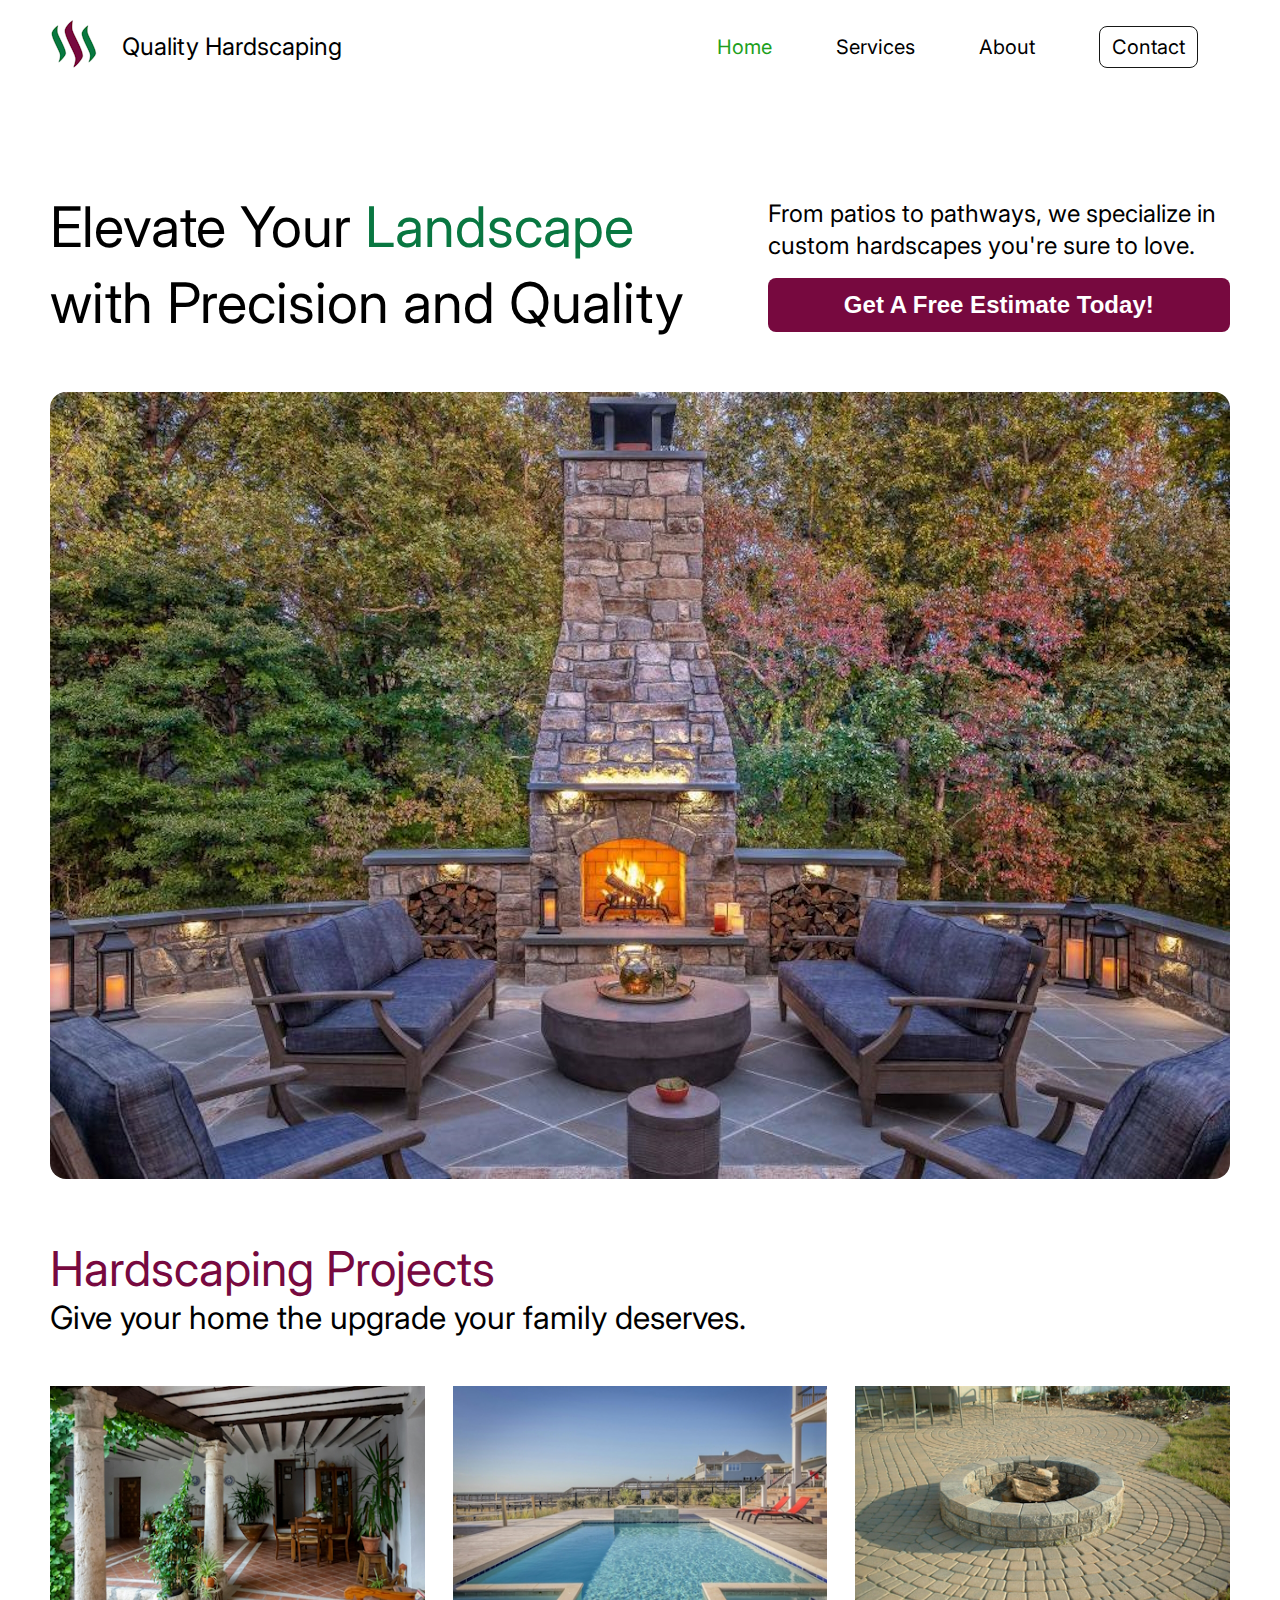
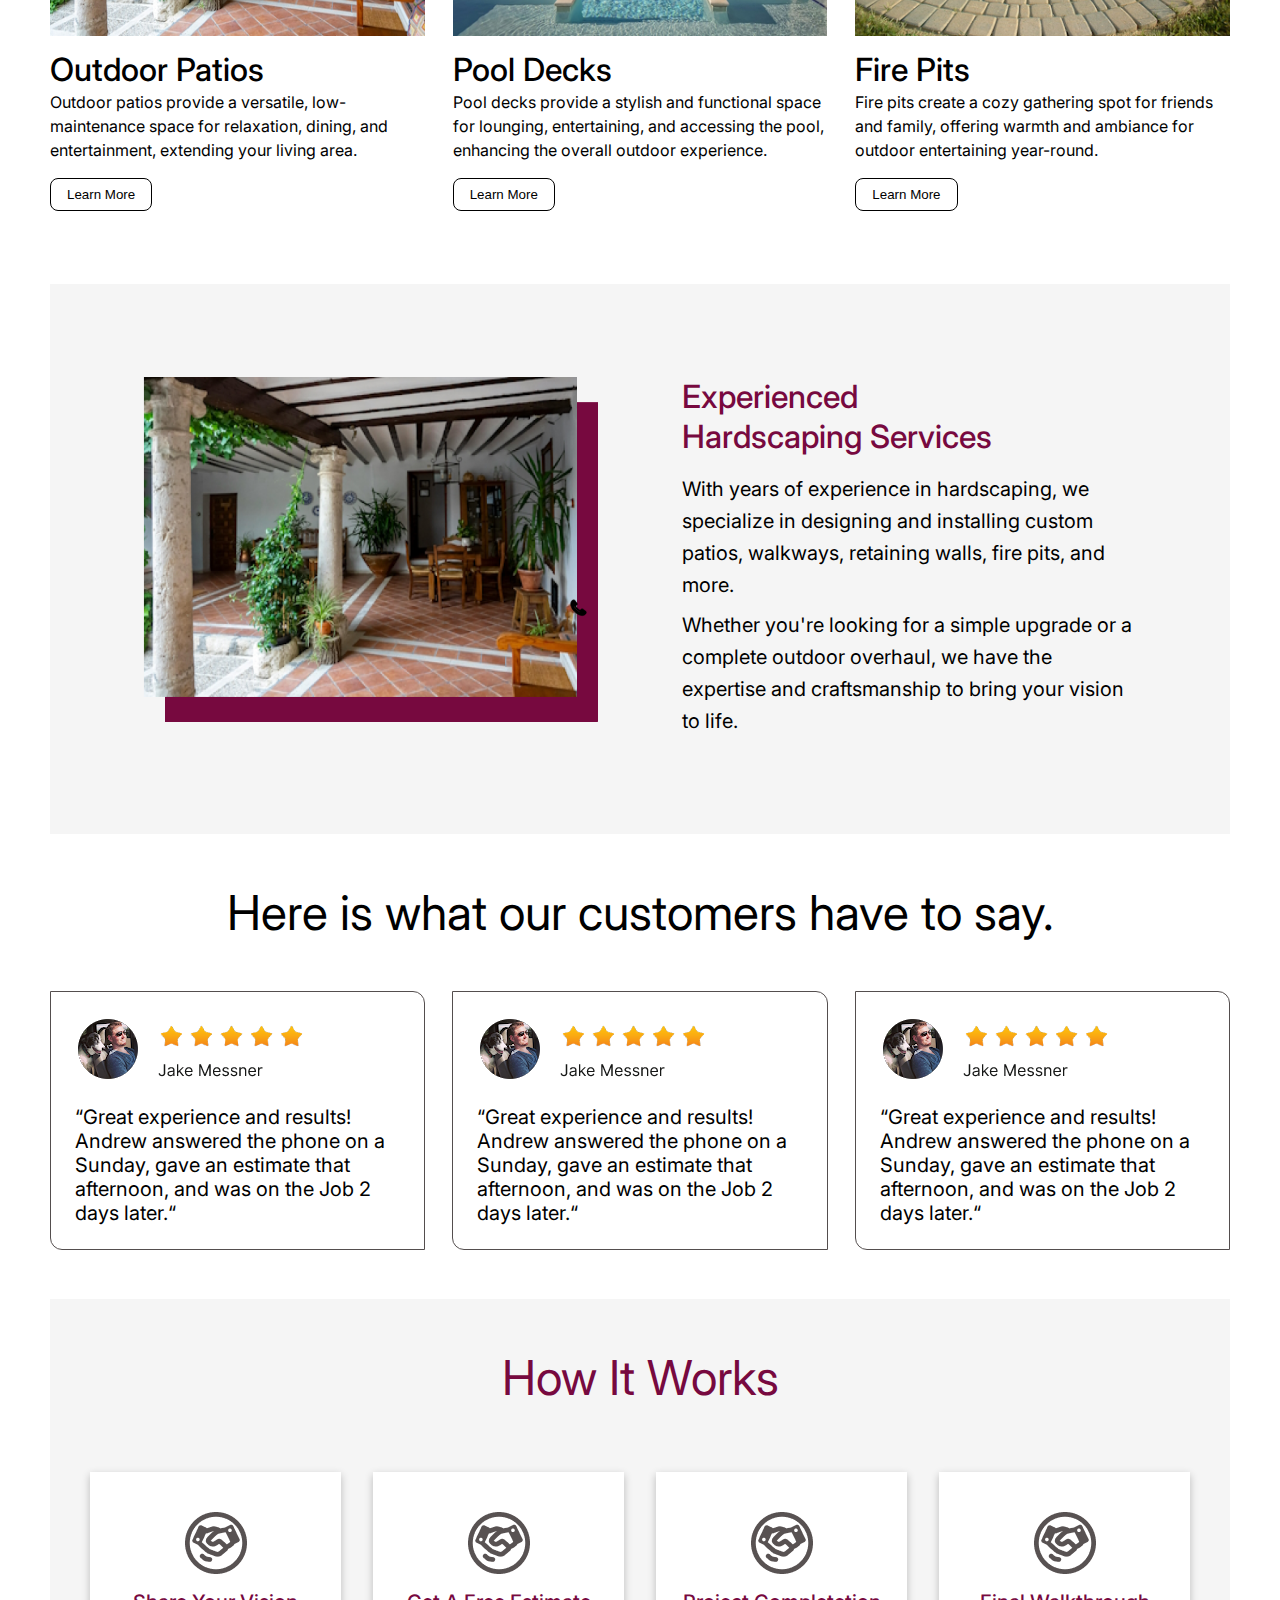
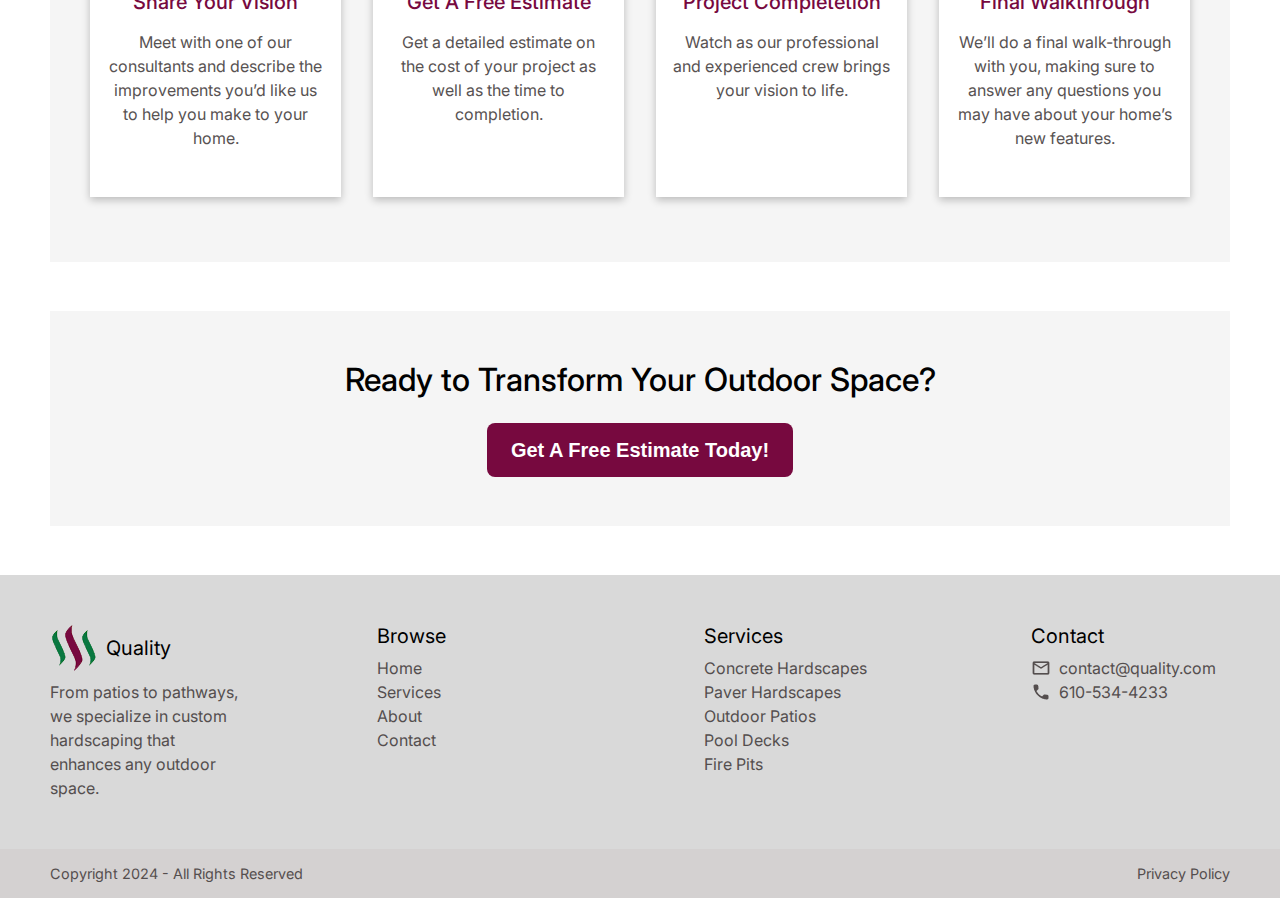
==== index.html @ e91448e6 "Initial Upload" ====
<!DOCTYPE html>
<html lang="en">
<head>
    <meta charset="UTF-8">
    <meta name="viewport" content="width=device-width, initial-scale=1.0">
    <title>Quality Hardscaping</title>
    <link rel="stylesheet" href="styles.css">
</head>
<body>
    <div class="container">
        <header class="main-header">
            <nav class="top-nav">
                <div class="logo">
                    <ul class="navigation">
                      <li><a href=""><img src="img/q-logo-48.png" alt="Logo"></a></li>
                      <li><a class="logo-text" href="">Quality Hardscaping</a></li>
                    </ul>
                  </div>
                  <div class="desk-nav">
                    <ul class="desk-style">
                      <li><a class="active" href="">Home</a></li>
                      <li><a href="">Services</a></li>
                      <li><a href="">About</a></li>
                      <li><a class="contact-nav-button" href="">Contact</a></li>
                    </ul>
                  </div>
                      <div class="mobile-nav">
                    <button class="hamburger" onclick="toggleMenu()">☰</button>
                    <ul class="hide">
                      <li onclick=hideSideBar()><a href="">X</a></li>
                      <li><a class="active" href="">Home</a></li>
                      <li><a href="">Services</a></li>
                      <li><a href="">About</a></li>
                      <li><a href="">Contact</a></li>
                    </ul>
                  </div>
                   </nav>
        </header>
    <section class="above-fold">
        <div class="left-above">
            <h1>Elevate Your <span class="dark-green">Landscape</span> with Precision and Quality</h1>
        </div>
        <div class="right-above">
            <p>From patios to pathways, we specialize in custom hardscapes you're sure to love.</p>
            <button class="get-estimate">Get A Free Estimate Today!</button>
        </div>
    </section>
    <section class="hero">
        <img src="img/quality-hero-two.jpg" alt="A photo of an outdoor patio with an outdoor fireplace">
    </section>
    <section class="mini-services-heading">
        <h2>Hardscaping Projects</h2>
        <p>Give your home the upgrade your family deserves.</p>
    </section>
    <section class="mini-services-section">
        <div class="mini-service-box-one">
            <img src="img/back-patio-400.jpg" alt="Photo of an outdoor patio.">
            <h3>Outdoor Patios</h3>
            <p>Outdoor patios provide a versatile, low-maintenance space for relaxation, dining, and entertainment, extending your living area.</p>
            <button class="mini-service-button">Learn More</button>
        </div>
        <div class="mini-service-box-two">
            <img src="img/pool-400.jpg" alt="Photo of an outdoor pool deck.">
            <h3>Pool Decks</h3>
            <p>Pool decks provide a stylish and functional space for lounging, entertaining, and accessing the pool, enhancing the overall outdoor experience.</p>
            <button class="mini-service-button">Learn More</button>
        </div>
        <div class="mini-service-box-three">
            <img src="img/fire-pit-400.png" alt="Photo of an outdoor fire pit.">
            <h3>Fire Pits</h3>
            <p>Fire pits create a cozy gathering spot for friends and family, offering warmth and ambiance for outdoor entertaining year-round.</p>
            <button class="mini-service-button">Learn More</button>
        </div>
    </section>
    <section class="mini-about-section">
        <div class="mini-about-left">
            <img src="img/mini-about-image.png" alt="Photo of an outdoor patio.">
        </div>
        <div class="mini-about-right">
            <h2>Experienced <br>Hardscaping Services</h2>
            <p>With years of experience in hardscaping, we specialize in designing and installing custom patios, walkways, retaining walls, fire pits, and more.</p>
            <p>Whether you're looking for a simple upgrade or a complete outdoor overhaul, we have the expertise and craftsmanship to bring your vision to life.</p>
        </div>
    </section>
    <section class="mini-social-proof-header">
        <h2>Here is what our customers have to say.</h2>
    </section>
    <section class="mini-social-proof-section">
        <div class="social-proof-box-one">
            <img src="img/review-profile.png" alt="Image of five stars and a profile picture of a customer.">
            <p>“Great experience and results! Andrew answered the phone on a Sunday, gave an estimate that afternoon, and was on the Job 2 days later.“</p>
        </div>
        <div class="social-proof-box-two">
            <img src="img/review-profile.png" alt="Image of five stars and a profile picture of a customer.">
            <p>“Great experience and results! Andrew answered the phone on a Sunday, gave an estimate that afternoon, and was on the Job 2 days later.“</p>
        </div>
        <div class="social-proof-box-three">
            <img src="img/review-profile.png" alt="Image of five stars and a profile picture of a customer.">
            <p>“Great experience and results! Andrew answered the phone on a Sunday, gave an estimate that afternoon, and was on the Job 2 days later.“</p>
        </div>
    </section>
    <section class="mini-details-header">
        <h2>How It Works</h2>
    </section>
    <section class="mini-details-section">
        <div class="mini-details-box-one">
            <img src="img/pepicons-pop_handshake-circle.png">
            <h3>Share Your Vision</h3>
            <p>Meet with one of our consultants and describe the improvements you’d like us to help you make to your home.</p>
        </div>
        <div class="mini-details-box-two">
            <img src="img/pepicons-pop_handshake-circle.png">
            <h3>Get A Free Estimate</h3>
            <p>Get a detailed estimate on the cost of your project as well as the time to completion.</p>
        </div>
        <div class="mini-details-box-three">
            <img src="img/pepicons-pop_handshake-circle.png">
            <h3>Project Completetion</h3>
            <p>Watch as our professional and experienced crew brings your vision to life.</p>
        </div>
        <div class="mini-details-box-four">
            <img src="img/pepicons-pop_handshake-circle.png">
            <h3>Final Walkthrough</h3>
            <p>We’ll do a final walk-through with you, making sure to answer any questions you may have about your home’s new features.</p>
        </div>
    </section>
    <section class="cta-section">
        <h2>Ready to Transform Your Outdoor Space?</h2>
        <button class="cta-button">Get A Free Estimate Today!</button>
    </section>
</div>
    <footer class="main-footer">
        <section class="primary-footer-section">
            <div class="footer-box-one">
                <h2><img src="img/q-logo-footer-48.png" alt="quality hardscaping logo"> Quality</h2>
                <p>From patios to pathways, we specialize in custom hardscaping that enhances any outdoor space.</p>
            </div>
            <div class="footer-box-two">
                <h2>Browse</h2>
                <ul>
                    <li><a href="#">Home</a></li>
                    <li><a href="#">Services</a></li>
                    <li><a href="#">About</a></li>
                    <li><a href="#">Contact</a></li>
                </ul>
            </div>
            <div class="footer-box-three">
                <h2>Services</h2>
                <ul>
                    <li><a href="#">Concrete Hardscapes</a></li>
                    <li><a href="#">Paver Hardscapes</a></li>
                    <li><a href="#">Outdoor Patios</a></li>
                    <li><a href="#">Pool Decks</a></li>
                    <li><a href="#">Fire Pits</a></li>
                </ul>
            </div>
            <div class="footer-box-four">
                <h2>Contact</h2>
                <ul>
                    <li><img src="img/ic_outline-email.png"><a href="#">contact@quality.com</a></li>
                    <li><img src="img/ic_round-phone.png"><a href="#">610-534-4233</a></li>
            </div>
        </section>
    </footer>
    <div class="footer-copyright-container">
        <div class="footer-copyright-section">
            <div class="footer-copy-box-one">
                <p>Copyright 2024 - All Rights Reserved</p>
            </div>
            <div class="footer-copy-box-two">
                <p><a href="privacy-policy.html">Privacy Policy</a></p>
            </div>
        </div>
    </div>
    <script src="scripts.js"></script>
</body>
</html>
---- styles.css ----
@import url('https://fonts.googleapis.com/css2?family=Inter:ital,opsz,wght@0,14..32,100..900;1,14..32,100..900&display=swap');

html {
    box-sizing: border-box;
    font-size: 1rem;
    font-family: "Inter", serif;
  }
  
  *, *:before, *:after {
    box-sizing: inherit;
  }
  
  body, h1, h2, h3, h4, h5, h6, p, ol, ul {
    margin: 0;
    padding: 0;
    font-weight: normal;
  }
  
  ol, ul {
    list-style: none;
  }
  
  img {
    max-width: 100%;
    height: auto;
  }

  a {
    text-decoration: none;
    color: #000;
  }

  .container {
    max-width: 1180px;
    margin: 0 auto;
  }

/* New Nav */
.top-nav {
  display: flex;
  justify-content: space-between;
  margin-bottom: 6rem;
}
.logo ul {
  display: flex;
}
.desk-nav ul {
  display: flex;
}
.desk-nav li {
    padding: 0 2rem;

}
.mobile-nav {
  display: none;

}
.hamburger {
  font-size: 2rem;
  background: none;
  border: none;
  color: #000;
  cursor: pointer;
  margin-left: auto;
  padding-top: 1.5rem;
}
.hamburger:hover {
  background-color: #fff;
}
  .navigation, {
    display: flex;
    align-items: center;
    margin-bottom: 4rem;
  }
  .desk-nav {
    display: flex;
    align-items: center;
    font-size: 1.25rem;
  }
  .navigation li,
  .mobile-nav li {
    padding: 2rem 1.5rem;
    font-size: 1.25rem;
  }
  .navigation li:first-child {
    padding: 1.25rem 0;
}
.navigation li:last-child {
    padding-right: 0;
}
.navigation a:hover {
    opacity: 70%;
}
.logo-text {
    font-size: 1.5rem;
}
  .push-right {
    margin-left: auto;
  }
.contact-nav-button {
    background-color: #fff;
    border: solid 1px #161716;
    font-size: 1.25rem;
    padding: .5rem .75rem;
    border-radius: 8px;
}
.contact-nav-button:hover {
    background-color: #fff;
}
.active {
    color: #209F20;
}


/* Above fold section */

.above-fold {
    display: flex;
    align-items: center;
    gap: 1.5rem;
    font-size: 1.5rem;
    line-height: 2rem;
    margin-bottom: 3.1875rem;
}
.above-fold h1 {
    font-size: 3.5rem;
    line-height: 4.75rem;
}
.dark-green {
    color: #097741;
}
.above-fold p {
    padding-bottom: 1rem;
}
.get-estimate {
    font-size: 1.5rem;
    background-color: #77093F;
    border-radius: 8px;
    border: none;
    color: #fff;
    font-weight: 600;
    width: 100%;
    height: 3.375rem;
    cursor: pointer; 
}

button:hover {
    background-color: #097741;
}

.left-above {
    width: 60%;
}
.right-above {
    width: 40%;
}

/* Hero Section */
.hero {
    margin-bottom: 3.5rem;
}
.hero img {
    border-radius: 16px;
}

/* Mini Services Section */
.mini-services-heading {
    font-size: 2rem;
    font-weight: 500;
    margin-bottom: 3.0625rem;
}
.mini-services-heading h2 {
    font-size: 3rem;
    color: #77093F;
}
.mini-services-section {
    display: flex;
    gap: 1.75rem;
    margin-bottom: 4.5625rem;
    line-height: 1.5rem;
}
.mini-services-section h3 {
    font-size: 2rem;
    font-weight: 500;
    padding: 1rem 0 .5rem;
}
.mini-services-section p {
    padding-bottom: 1rem;
}
.mini-service-button {
    border: 1px solid;
    border-radius: 8px;
    background-color: #fff;
    padding: .5rem 1rem;
    font-weight: 500;
    cursor: pointer; 
}

.mini-service-button:hover {
    background-color: #fff;
    opacity: 70%;
}

.mini-service-box-one,
.mini-service-box-two,
.mini-service-box-three {
    flex: 1;
}

/* Mini About Section */
.mini-about-section {
    background-color: #F5F5F5;
    display: flex;
    gap: 5.1875rem;
    padding: 5.8125rem;
    font-size: 1.25rem;
    line-height: 2rem;
    margin-bottom: 3.0625rem;
}
.mini-about-section h2 {
    font-size: 2rem;
    line-height: 2.5rem;
    color: #77093F;
    font-weight: 500;
    padding-bottom: .75rem;
}
.mini-about-section p {
    padding: .25rem 0;
}
.mini-about-left,
.mini-about-right {
    flex: 1;
}
/* Social Proof Section */
.mini-social-proof-header {
    text-align: center;
    font-size: 2rem;
    font-weight: 500;
    margin-bottom: 3.0625rem;
}
.mini-social-proof-section {
    display: flex;
    gap: 1.6875rem;
    margin-bottom: 3.0625rem;
}
.mini-social-proof-section p {
    padding: 1.5rem;
    padding-top: 1rem;
    font-size: 1.25rem;
    line-height: 1.5rem;
}
.mini-social-proof-section img {
    padding: 1.5rem;
    padding-bottom: 0;
}
.social-proof-box-one,
.social-proof-box-two,
.social-proof-box-three,
.social-proof-box-four {
    flex: 1;
    border: 1px solid #544E4E;
    border-radius: 0 12px 0 12px;
}
/* Details Section */
.mini-details-header {
    text-align: center;
    background-color: #F5F5F5;
    padding: 3.0625rem;
    font-size: 2rem;
    font-weight: 600;
    color: #77093F;
}
.mini-details-section {
    display: flex;
    flex-wrap: wrap;
    background-color: #F5F5F5;
    padding-bottom: 3.0625rem;
    margin-bottom: 3.0625rem;;
}
.mini-details-section img {
    margin-top: 3rem;
}
.mini-details-section h3 {
    text-align: center;
    color: #77093F;
    font-size: 1.25rem;
    font-weight: 500;
    margin-top: 1rem;;
}
.mini-details-section p {
    line-height: 1.5rem;
    color: #585252;
    padding: 1rem;
}

.mini-details-box-one,
.mini-details-box-two,
.mini-details-box-three,
.mini-details-box-four {
    background-color: #fff;
    margin: 1rem;
    flex: 1;
    height: 325px;
    box-shadow: rgba(0, 0, 0, 0.24) 0px 3px 8px;
    text-align: center;
}

.mini-details-box-one img,
.mini-details-box-two img,
.mini-details-box-three img,
.mini-details-box-four  img {
    display: block;
    margin: 0 auto;
    margin-top: 2.5rem;
}
.mini-details-box-one {
    margin-left: 2.5rem;
}
.mini-details-box-four {
    margin-right: 2.5rem;
}
/* CTA Section */

.cta-section {
    background-color: #F5F5F5;
    padding: 3.0625rem;
    display: flex;
    flex-direction: column;
    align-items: center;
    margin-bottom: 3.0625rem;
    text-align: center;
}
.cta-section h2 {
    padding-bottom: 1.5rem;
    font-size: 2rem;
    font-weight: 500;
}
.cta-button {
    font-size: 1.25rem;
    background-color: #77093F;
    border-radius: 8px;
    border: none;
    color: #fff;
    font-weight: 600;
    height: 3.375rem;
    cursor: pointer; 
    padding: .25rem 1.5rem;
}

/* Footer Section */
  .main-footer {
    background-color: #D9D9D9;
    padding: 3.0625rem;
    color: #544E4E;
    line-height: 1.5rem;
    font-size: 1rem;
  }
  .main-footer a {
    color: #544E4E;;
  }
  .main-footer h2 {
    color: #000;;
    font-size: 1.25rem;
    padding-bottom: .5rem;
  }
  .primary-footer-section {
    display: flex;
    flex-wrap: wrap;
    gap: 8rem;
    max-width: 1180px;
    margin: 0 auto;
  }
  .footer-box-one,
  .footer-box-two,
  .footer-box-three,
  .footer-box-four {
    flex: 1;
  }
  .footer-box-one h2 {
    display: flex;
    align-items: center; 
    gap: 8px; 
}
.footer-box-one h2 img {
    display: inline-block;
    vertical-align: middle;
}
.footer-box-four li {
    display: flex;
    align-items: center;
}
.footer-box-four img {
    padding-right: .5rem;
}
.primary-footer-section a:hover {
    text-decoration: underline;
  }
/* Footer copyright */
  .footer-copyright-container {
    background-color: #D4D1D1;
    color: #544E4E;
    font-size: .9rem;
  }
  .footer-copyright-container a {
    color: #544E4E;
  }
  .footer-copyright-container a:hover {
    text-decoration: underline;
  }
  .footer-copyright-section {
    display: flex;
    max-width: 1180px;
    margin: 0 auto;
    margin-bottom: 0;
    padding: 1rem 0;
  }
  .footer-copy-box-one,
  .footer-copy-box-two {

  }
  .footer-copy-box-two {
    margin-left: auto;
  }
  /* Service Page */
  .service,
  .service-two {
    background-color: #F5F5F5;
    font-size: 1.25rem;
    line-height: 2.25rem;
    display: flex;
    align-items: center;
    gap: 2rem;
    padding: 2rem;
    margin-bottom: 3.0625rem;
  }

  .service h2,
  .service-two h2 {
    padding-bottom: 1rem;
    font-weight: 600;
  }
  .service-left,
  .service-right {
    flex: 1;
  }
  /* About Us Page */
  .left-above h2 {
    line-height: 3rem;
  }
  .mission {
    background-color: #F5F5F5;
    font-size: 1.25rem;
    padding: 2rem 4rem;
    margin-bottom: 2rem;
    text-align: center;
  }
  .mission h2 {
    font-size: 2rem;
    padding-bottom: 1rem;
    font-weight: 600;
  }
  .mission p {
    line-height: 2rem;
  }
  .choose-us-header {
    background-color: #F5F5F5;
    padding: 2rem;
    padding-bottom: 0;
    text-align: center;
    color:#77093F;
    font-size: 1.25rem;
  }
  .choose-us-header h2 {
    font-weight: 600;
  }
  .choose-us {
    display: flex;
    align-items: center;
    background-color: #F5F5F5;
    margin-bottom: 2rem;
  }
  .choose-us p {
    padding: .5rem 0;
    font-size: 1.25rem;
    line-height: 2rem;
  }
  .choose-us img {
    width: 100%;
    height: auto;
  }
  .left-choose,
  .right-choose {
    flex: 1;
    padding: 2rem;
  }
  .core-header {
    padding: 2rem;
    text-align: center;
    background-color: #F5F5F5;
  }
  .core-header h2 {
    font-weight: 600;
    font-size: 2rem;
  }
  .core-box-container {
    flex: 1;
    gap: 2rem;
    margin: 1rem;
    background-color: #F5F5F5;
  }
  .core-box-container img {
    padding: 2rem;
    padding-top: 4rem;
    display: block;
    margin: 0 auto;
  }
  .core-value-boxes {
    display: flex;
    background-color: #F5F5F5;
    margin-bottom: 2rem;
    padding-bottom: 2rem;
  }
  .core-value-boxes h3 {
    text-align: center;
    font-size: 1.75rem;
    color:#77093F;
    font-weight: 600;
  }
  .core-value-boxes p {
    padding: .5rem 2rem;
    line-height: 2rem;
  }
  .core-box-one,
  .core-box-two,
  .core-box-three {
    background-color: #fff;
    box-shadow: rgba(0, 0, 0, 0.24) 0px 3px 8px;
    height: 550px;
  }
.core-box-one {
    margin-left: 1rem;
}
.core-box-three {
    margin-right: 1rem;
}
/* Contact Page */
.contact-boxes {
    display: flex;
    gap: 2rem;
    margin-bottom: 4rem;
    color: #544E4E;
}
.contact-boxes h1 {
    font-size: 2.5rem;
    color:#097741;
    padding-bottom: 2rem;
    font-weight: 600;
}
.contact-boxes h2 {
    padding-bottom: .5rem;
    font-weight: 500;
    font-size: 1.75rem;
}
.contact-boxes p {
    padding-bottom: .25rem;
    font-size: 1.25rem;
}
.contact-box-left,
.contact-box-right {
  max-width: 800px;
    width: 100%;
}
iframe {
    padding-top: 1rem;
    width: 100%;
}
.form-container {
    background-color: white;
    padding: 20px;
    border-radius: 8px;
    box-shadow: 0 4px 8px rgba(0, 0, 0, 0.1);
    max-width: 800px;
    width: 100%;
  }

  .form-container label {
    display: block;
    margin-top: 15px;
    font-size: 14px;
    color: #333;
  }

  .form-container input,
  .form-container textarea {
    width: 100%;
    padding: 12px;
    margin-top: 5px;
    border: 1px solid #ccc;
    border-radius: 4px;
    font-size: 14px;
    color: #666;
  }

  .form-container button {
    width: 100%;
    padding: 12px;
    background-color: #72002a;
    color: white;
    font-size: 16px;
    font-weight: bold;
    border: none;
    border-radius: 4px;
    cursor: pointer;
    margin-top: 20px;
  }

  .form-container button:hover {
    background-color: #097741;
  }

  .privacy-policy {
    background-color: #F5F5F5;
    font-size: 1.25rem;
    line-height: 1.5rem;
    margin-bottom: 2rem;
    color: #585252;
  }

  .privacy-policy a {
    text-decoration: underline;
    color: #585252
  }

  .privacy-policy h1 {
    padding: 2rem;
  }

  .privacy-policy h2 {
    font-size: 1.5rem;
    padding: 0 2rem 2rem 2rem;
  }
  .privacy-policy p {
    padding: 0 2rem 2rem 2rem;

  }

  @media only screen and (max-width: 1224px) {
    .container {
      padding: 0 1rem;
    }
    .footer-copyright-container {
        padding: 0 1rem;
    }
    .footer-copyright-section {
        padding: 1rem 2rem;
    }
  }
  @media only screen and (max-width: 1223px) {
    .service {
        flex-direction: column;
    }
    .service-two {
        flex-direction: column-reverse;
    }
    .service-left img,
    .service-right img {
        width: 100%;
    }
    .choose-us {
        flex-direction: column;
        gap: 0;
    }
    .core-value-boxes {
        flex-direction: column;
        height: auto;
    }
    .core-box-one {
        margin-left: 0;
    }
    .core-box-three {
        margin-right: 0;
    }
    .core-box-one,
    .core-box-two,
    .core-box-three {
      height: auto;
      padding-bottom: 4rem;
      text-align: center;
    }
    .left-above h2 {
        font-size: 1.5rem;
        line-height: 2rem;
    }
    .contact-boxes {
        flex-direction: column;
        align-items: center;
    }
  }

  @media only screen and (max-width: 999px) {
    .above-fold {
        flex-direction: column;
        text-align: center;
    }
    .above-fold h1 {
        font-size: 2.5rem;
        line-height: 2.75rem;
    }
    .left-above {
        width: 100%;
    }
    .right-above {
        width: 100%;
    }
    .get-estimate {
        width: auto;
        padding: 0 2rem;
    }
    .mini-about-section {
        flex-direction: column;
        align-items: center;
        padding-left: 1rem;
        padding-right: 1rem;
        gap: 2rem;
    }
    .mini-services-heading {
        text-align: center;
    }
    .mini-details-box-one,
    .mini-details-box-two,
    .mini-details-box-three,
    .mini-details-box-four {
        background-color: #fff;
        margin: 1rem;
        flex: 1 1 calc(50% - 2rem);
    }
    .primary-footer-section {
        display: flex;
        flex-wrap: wrap;
        gap: 2rem;
        max-width: 1180px;
        margin: 0 auto;
    }
    .footer-box-one,
    .footer-box-two,
    .footer-box-three,
    .footer-box-four {
        flex: 1 1 calc(50% - 1rem);
    }
    .navigation {
      display: none;
    }
    .mini-social-proof-header h2 {
      font-size: 2.5rem;
    }
/* mobile nav */
.desk-nav ul {
  display: none;
}
.mobile-nav {
  display: flex;
  flex-direction: column;
  background-color: #fff;
}
.hide {
   display: none;
}

.show {
  display: flex;
  flex-direction: column;
  position: fixed;
  top: 0;
  left: 0;
  width: 100%;
  height: 100%;
  background-color: rgba(255, 255, 255, 0.95); /* Slight transparency */
  z-index: 1000; /* Ensure it appears on top */
  padding-top: 4rem;
  align-items: center;
}
.top-nav {
  margin-bottom: 4rem;
}
    }
    @media only screen and (max-width: 600px) {
    .footer-box-one,
    .footer-box-two,
    .footer-box-three,
    .footer-box-four {
        flex: 1 calc(100% - 1rem);
    }
    .mini-services-section {
        flex-direction: column;
    }
    .mini-service-box-one,
    .mini-service-box-two,
    .mini-service-box-three {
        display: flex;
        flex-direction: column; /* Stack content vertically */
        justify-content: center; /* Center vertically */
        align-items: center; /* Center horizontally */
        text-align: center; /* Center text inside */
        padding: 1rem; /* Optional: Add padding for spacing */
    }
    .mini-service-box-one img,
    .mini-service-box-two img,
    .mini-service-box-three img{
        width: 100%;
        height: auto;
}
    .mini-social-proof-section {
        flex-direction: column;
    }
    .mini-details-box-one,
    .mini-details-box-two,
    .mini-details-box-three,
    .mini-details-box-four {
        background-color: #fff;
        margin: 1rem;
        flex: 1 calc(100% - 2rem);
    }
    .logo-text {
      font-size: 1.25rem;
    }
  .hamburger {
    padding-top: 1.25rem;
  }
  .top-nav {
    margin-bottom: 2rem;
  }
  .above-fold h1 {
    font-size: 2rem;
    line-height: 2.25rem;
  }
  .above-fold p {
    font-size: 1.25rem;
    line-height: 1.5rem;
  }
  .get-estimate {
    font-size: 1.25rem;
  }
  .cta-section h2 {
    font-size: 1.5rem;
  }
  .contact-boxes h1 {
    font-size: 2rem;
  }
  .hero {
    margin-bottom: 2rem;
  }
  .mini-services-heading h2 {
    font-size: 2.5rem;
}
.mini-services-heading p {
  font-size: 1.5rem;
}
.mini-social-proof-header h2 {
  font-size: 2rem;
}
.mini-details-header h2 {
  font-size: 2.5rem;
}
.mini-about-section {
  padding: 3rem 2rem;
}
.mini-details-header {
  padding: 2rem;
}
    }
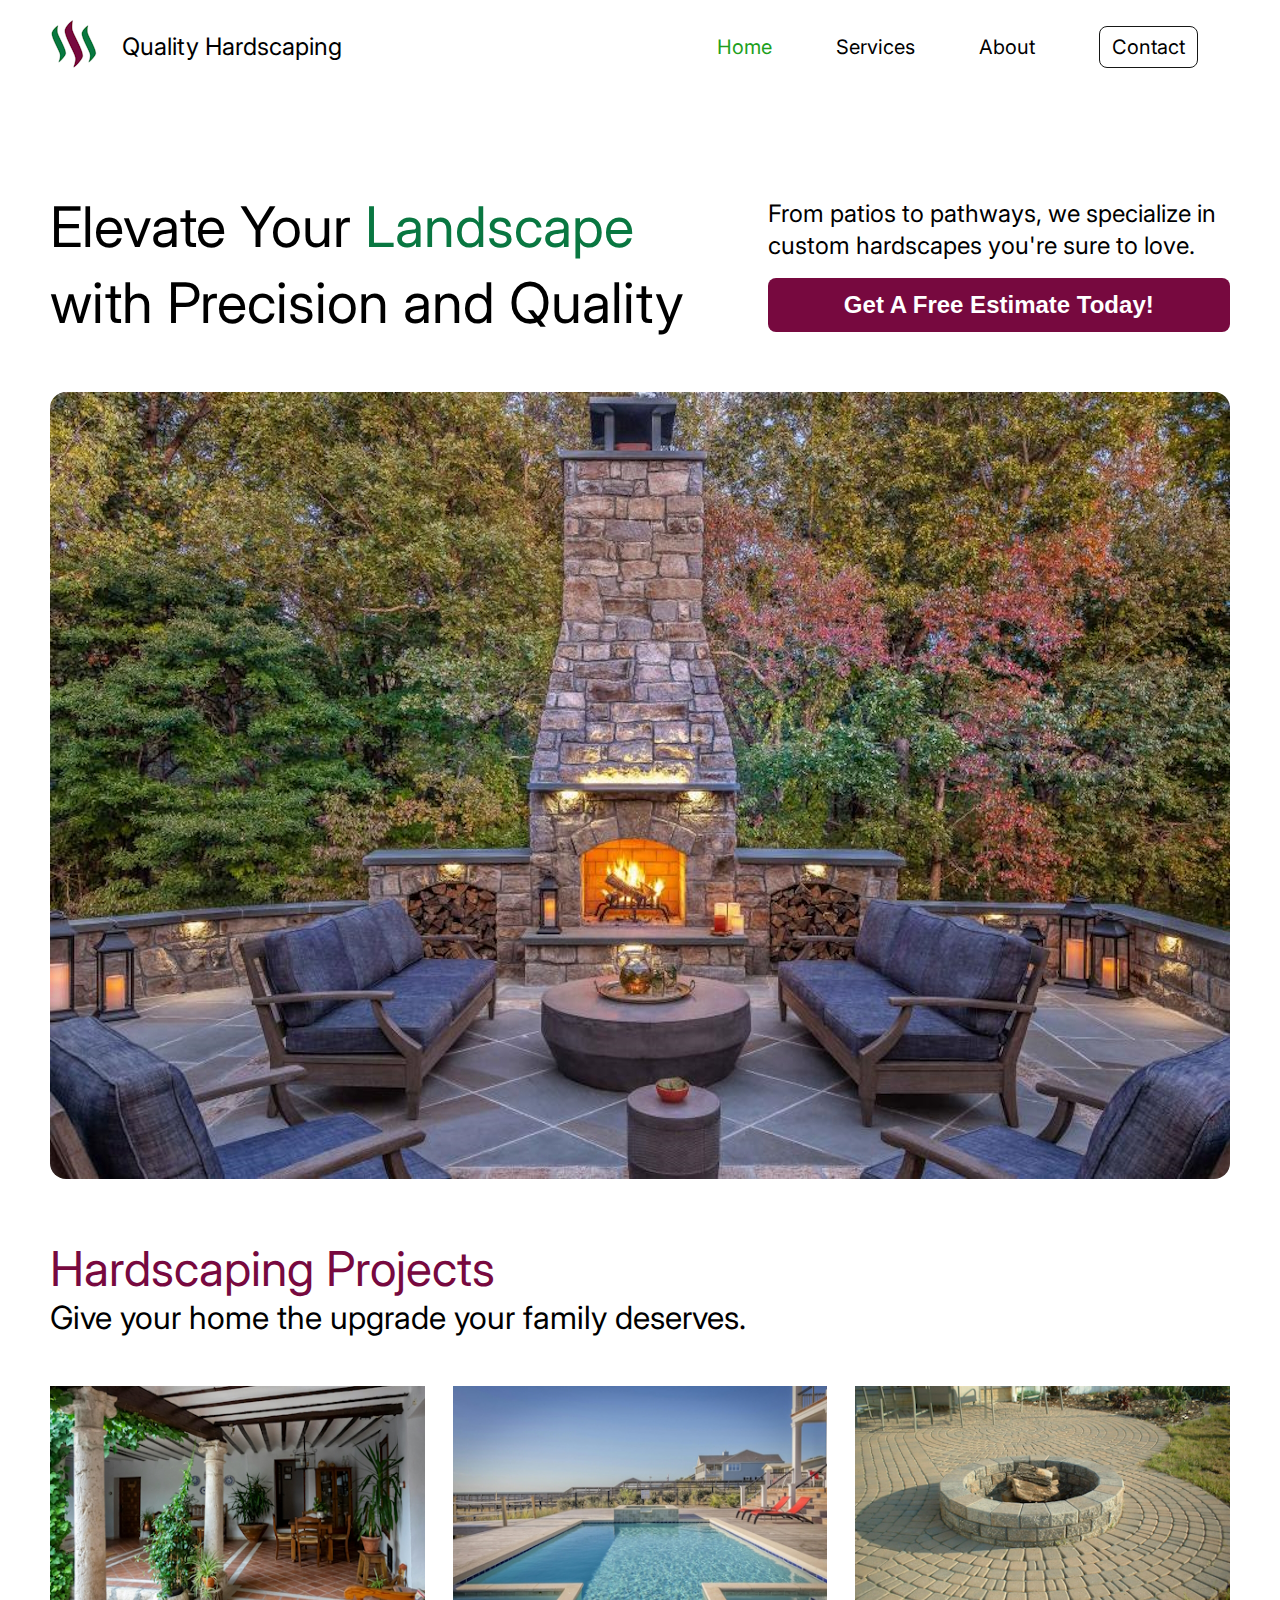
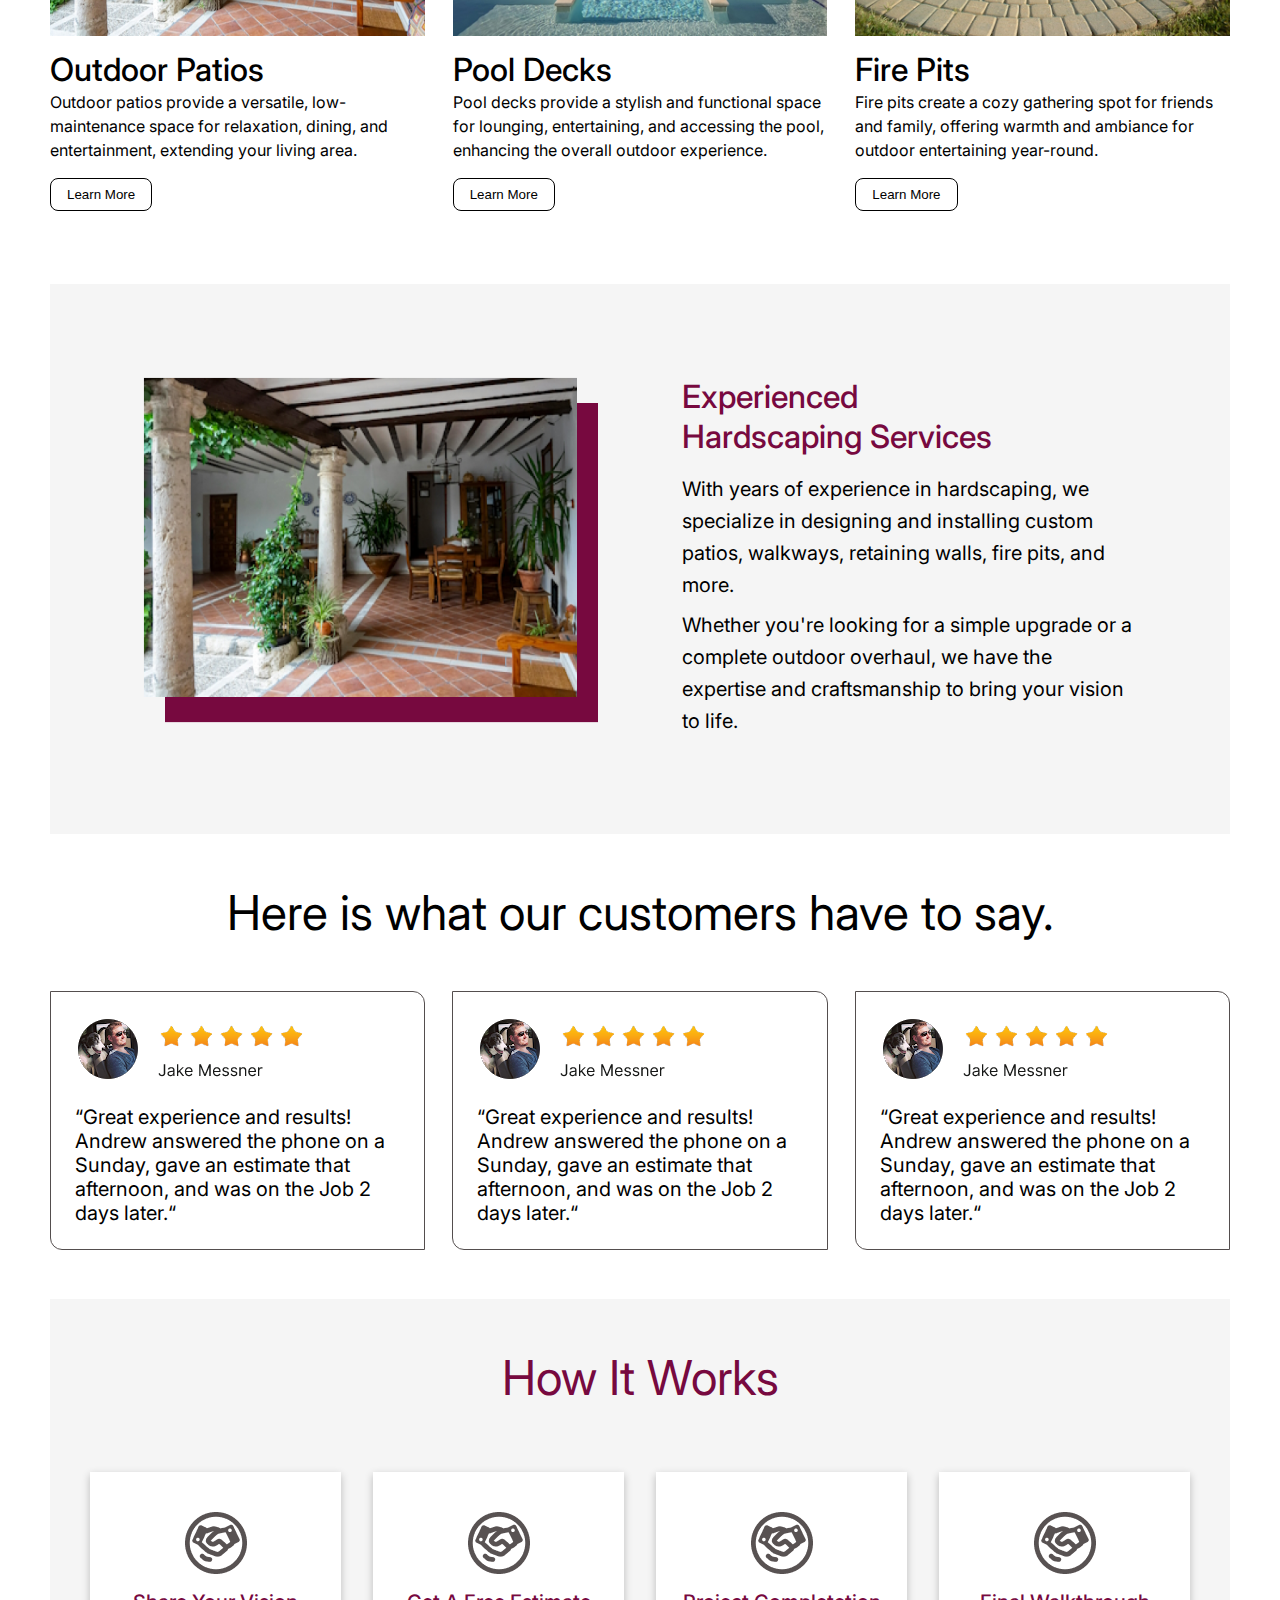
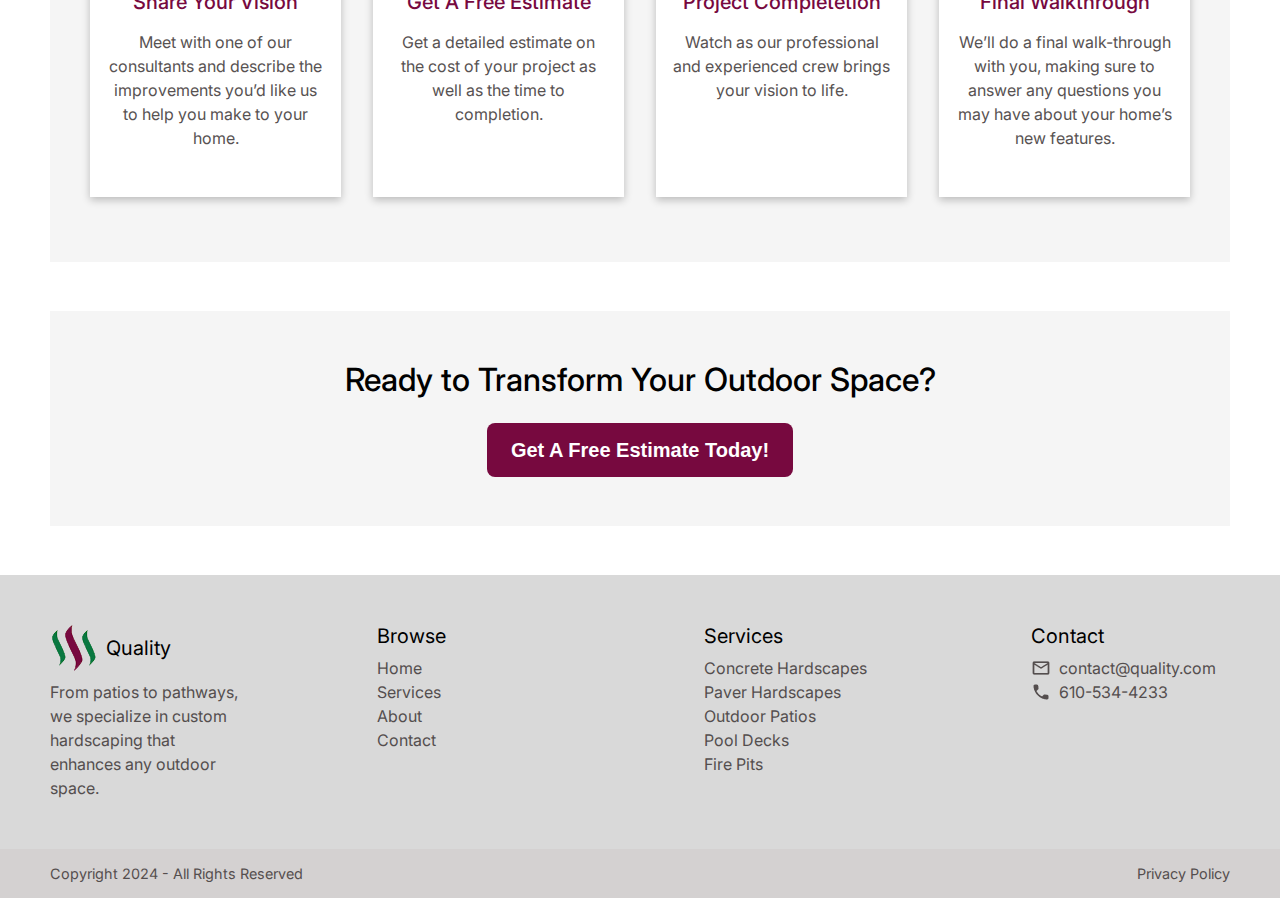
==== commit 9229226c: "Change about image" ====
--- a/index.html
+++ b/index.html
@@ -12,26 +12,26 @@
             <nav class="top-nav">
                 <div class="logo">
                     <ul class="navigation">
-                      <li><a href=""><img src="img/q-logo-48.png" alt="Logo"></a></li>
-                      <li><a class="logo-text" href="">Quality Hardscaping</a></li>
+                      <li><a href="https://christopherschopf.github.io/quality-website/"><img src="img/q-logo-48.png" alt="Logo"></a></li>
+                      <li><a class="logo-text" href="https://christopherschopf.github.io/quality-website/">Quality Hardscaping</a></li>
                     </ul>
                   </div>
                   <div class="desk-nav">
                     <ul class="desk-style">
-                      <li><a class="active" href="">Home</a></li>
-                      <li><a href="">Services</a></li>
-                      <li><a href="">About</a></li>
-                      <li><a class="contact-nav-button" href="">Contact</a></li>
+                      <li><a class="active" href="https://christopherschopf.github.io/quality-website/">Home</a></li>
+                      <li><a href="https://christopherschopf.github.io/quality-website/services.html">Services</a></li>
+                      <li><a href="https://christopherschopf.github.io/quality-website/about.html">About</a></li>
+                      <li><a class="contact-nav-button" href="https://christopherschopf.github.io/quality-website/contact.html">Contact</a></li>
                     </ul>
                   </div>
                       <div class="mobile-nav">
                     <button class="hamburger" onclick="toggleMenu()">☰</button>
                     <ul class="hide">
                       <li onclick=hideSideBar()><a href="">X</a></li>
-                      <li><a class="active" href="">Home</a></li>
-                      <li><a href="">Services</a></li>
-                      <li><a href="">About</a></li>
-                      <li><a href="">Contact</a></li>
+                      <li><a class="active" href="https://christopherschopf.github.io/quality-website/">Home</a></li>
+                      <li><a href="https://christopherschopf.github.io/quality-website/services.html">Services</a></li>
+                      <li><a href="https://christopherschopf.github.io/quality-website/about.html">About</a></li>
+                      <li><a href="https://christopherschopf.github.io/quality-website/contact.html">Contact</a></li>
                     </ul>
                   </div>
                    </nav>
@@ -42,7 +42,7 @@
         </div>
         <div class="right-above">
             <p>From patios to pathways, we specialize in custom hardscapes you're sure to love.</p>
-            <button class="get-estimate">Get A Free Estimate Today!</button>
+            <a href="https://christopherschopf.github.io/quality-website/contact.html"><button class="get-estimate">Get A Free Estimate Today!</button></a>
         </div>
     </section>
     <section class="hero">
@@ -57,24 +57,24 @@
             <img src="img/back-patio-400.jpg" alt="Photo of an outdoor patio.">
             <h3>Outdoor Patios</h3>
             <p>Outdoor patios provide a versatile, low-maintenance space for relaxation, dining, and entertainment, extending your living area.</p>
-            <button class="mini-service-button">Learn More</button>
+            <a href="https://christopherschopf.github.io/quality-website/services.html"><button class="mini-service-button">Learn More</button></a>
         </div>
         <div class="mini-service-box-two">
             <img src="img/pool-400.jpg" alt="Photo of an outdoor pool deck.">
             <h3>Pool Decks</h3>
             <p>Pool decks provide a stylish and functional space for lounging, entertaining, and accessing the pool, enhancing the overall outdoor experience.</p>
-            <button class="mini-service-button">Learn More</button>
+            <a href="https://christopherschopf.github.io/quality-website/services.html"><button class="mini-service-button">Learn More</button></a>
         </div>
         <div class="mini-service-box-three">
             <img src="img/fire-pit-400.png" alt="Photo of an outdoor fire pit.">
             <h3>Fire Pits</h3>
             <p>Fire pits create a cozy gathering spot for friends and family, offering warmth and ambiance for outdoor entertaining year-round.</p>
-            <button class="mini-service-button">Learn More</button>
+            <a href="https://christopherschopf.github.io/quality-website/services.html"><button class="mini-service-button">Learn More</button></a>
         </div>
     </section>
     <section class="mini-about-section">
         <div class="mini-about-left">
-            <img src="img/mini-about-image.png" alt="Photo of an outdoor patio.">
+            <img src="img/mini-about-2.png" alt="Photo of an outdoor patio.">
         </div>
         <div class="mini-about-right">
             <h2>Experienced <br>Hardscaping Services</h2>
@@ -125,53 +125,53 @@
         </div>
     </section>
     <section class="cta-section">
-        <h2>Ready to Transform Your Outdoor Space?</h2>
-        <button class="cta-button">Get A Free Estimate Today!</button>
-    </section>
-</div>
-    <footer class="main-footer">
-        <section class="primary-footer-section">
-            <div class="footer-box-one">
-                <h2><img src="img/q-logo-footer-48.png" alt="quality hardscaping logo"> Quality</h2>
-                <p>From patios to pathways, we specialize in custom hardscaping that enhances any outdoor space.</p>
-            </div>
-            <div class="footer-box-two">
-                <h2>Browse</h2>
-                <ul>
-                    <li><a href="#">Home</a></li>
-                    <li><a href="#">Services</a></li>
-                    <li><a href="#">About</a></li>
-                    <li><a href="#">Contact</a></li>
-                </ul>
-            </div>
-            <div class="footer-box-three">
-                <h2>Services</h2>
-                <ul>
-                    <li><a href="#">Concrete Hardscapes</a></li>
-                    <li><a href="#">Paver Hardscapes</a></li>
-                    <li><a href="#">Outdoor Patios</a></li>
-                    <li><a href="#">Pool Decks</a></li>
-                    <li><a href="#">Fire Pits</a></li>
-                </ul>
-            </div>
-            <div class="footer-box-four">
-                <h2>Contact</h2>
-                <ul>
-                    <li><img src="img/ic_outline-email.png"><a href="#">contact@quality.com</a></li>
-                    <li><img src="img/ic_round-phone.png"><a href="#">610-534-4233</a></li>
-            </div>
+            <h2>Ready to Transform Your Outdoor Space?</h2>
+            <a href="https://christopherschopf.github.io/quality-website/contact.html"><button class="cta-button">Get A Free Estimate Today!</button></a>
         </section>
-    </footer>
-    <div class="footer-copyright-container">
-        <div class="footer-copyright-section">
-            <div class="footer-copy-box-one">
-                <p>Copyright 2024 - All Rights Reserved</p>
-            </div>
-            <div class="footer-copy-box-two">
-                <p><a href="privacy-policy.html">Privacy Policy</a></p>
+    </div>
+        <footer class="main-footer">
+            <section class="primary-footer-section">
+                <div class="footer-box-one">
+                    <h2><img src="img/q-logo-footer-48.png" alt="quality hardscaping logo"> Quality</h2>
+                    <p>From patios to pathways, we specialize in custom hardscaping that enhances any outdoor space.</p>
+                </div>
+                <div class="footer-box-two">
+                    <h2>Browse</h2>
+                    <ul>
+                        <li><a href="https://christopherschopf.github.io/quality-website/">Home</a></li>
+                        <li><a href="https://christopherschopf.github.io/quality-website/services.html">Services</a></li>
+                        <li><a href="https://christopherschopf.github.io/quality-website/about.html">About</a></li>
+                        <li><a href="https://christopherschopf.github.io/quality-website/contact.html">Contact</a></li>
+                    </ul>
+                </div>
+                <div class="footer-box-three">
+                    <h2>Services</h2>
+                    <ul>
+                        <li><a href="https://christopherschopf.github.io/quality-website/services.html">Concrete Hardscapes</a></li>
+                        <li><a href="https://christopherschopf.github.io/quality-website/services.html">Paver Hardscapes</a></li>
+                        <li><a href="https://christopherschopf.github.io/quality-website/services.html">Outdoor Patios</a></li>
+                        <li><a href="https://christopherschopf.github.io/quality-website/services.html">Pool Decks</a></li>
+                        <li><a href="https://christopherschopf.github.io/quality-website/services.html">Fire Pits</a></li>
+                    </ul>
+                </div>
+                <div class="footer-box-four">
+                    <h2>Contact</h2>
+                    <ul>
+                        <li><img src="img/ic_outline-email.png"><a href="#">contact@quality.com</a></li>
+                        <li><img src="img/ic_round-phone.png"><a href="#">610-534-4233</a></li>
+                </div>
+            </section>
+        </footer>
+        <div class="footer-copyright-container">
+            <div class="footer-copyright-section">
+                <div class="footer-copy-box-one">
+                    <p>Copyright 2024 - All Rights Reserved</p>
+                </div>
+                <div class="footer-copy-box-two">
+                    <p><a href="https://christopherschopf.github.io/quality-website/privacy-policy.html">Privacy Policy</a></p>
+                </div>
             </div>
         </div>
-    </div>
     <script src="scripts.js"></script>
 </body>
 </html>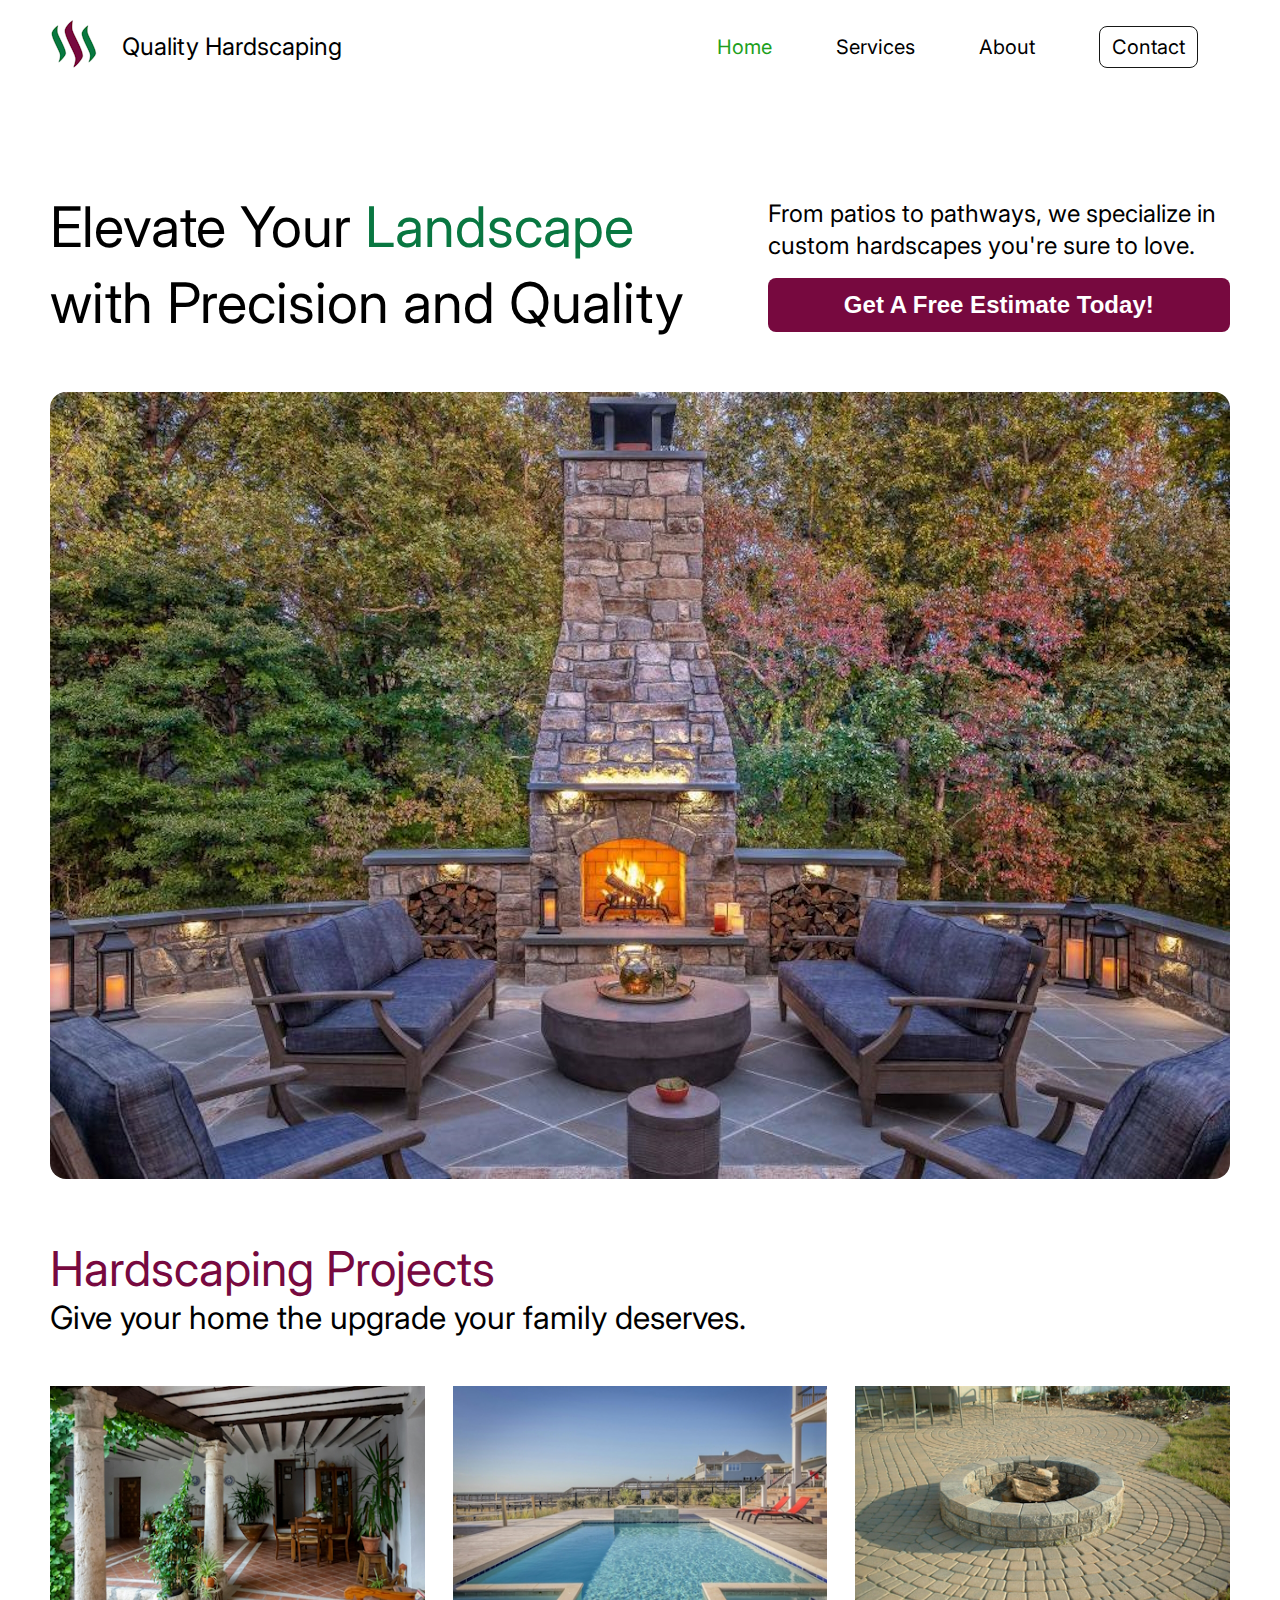
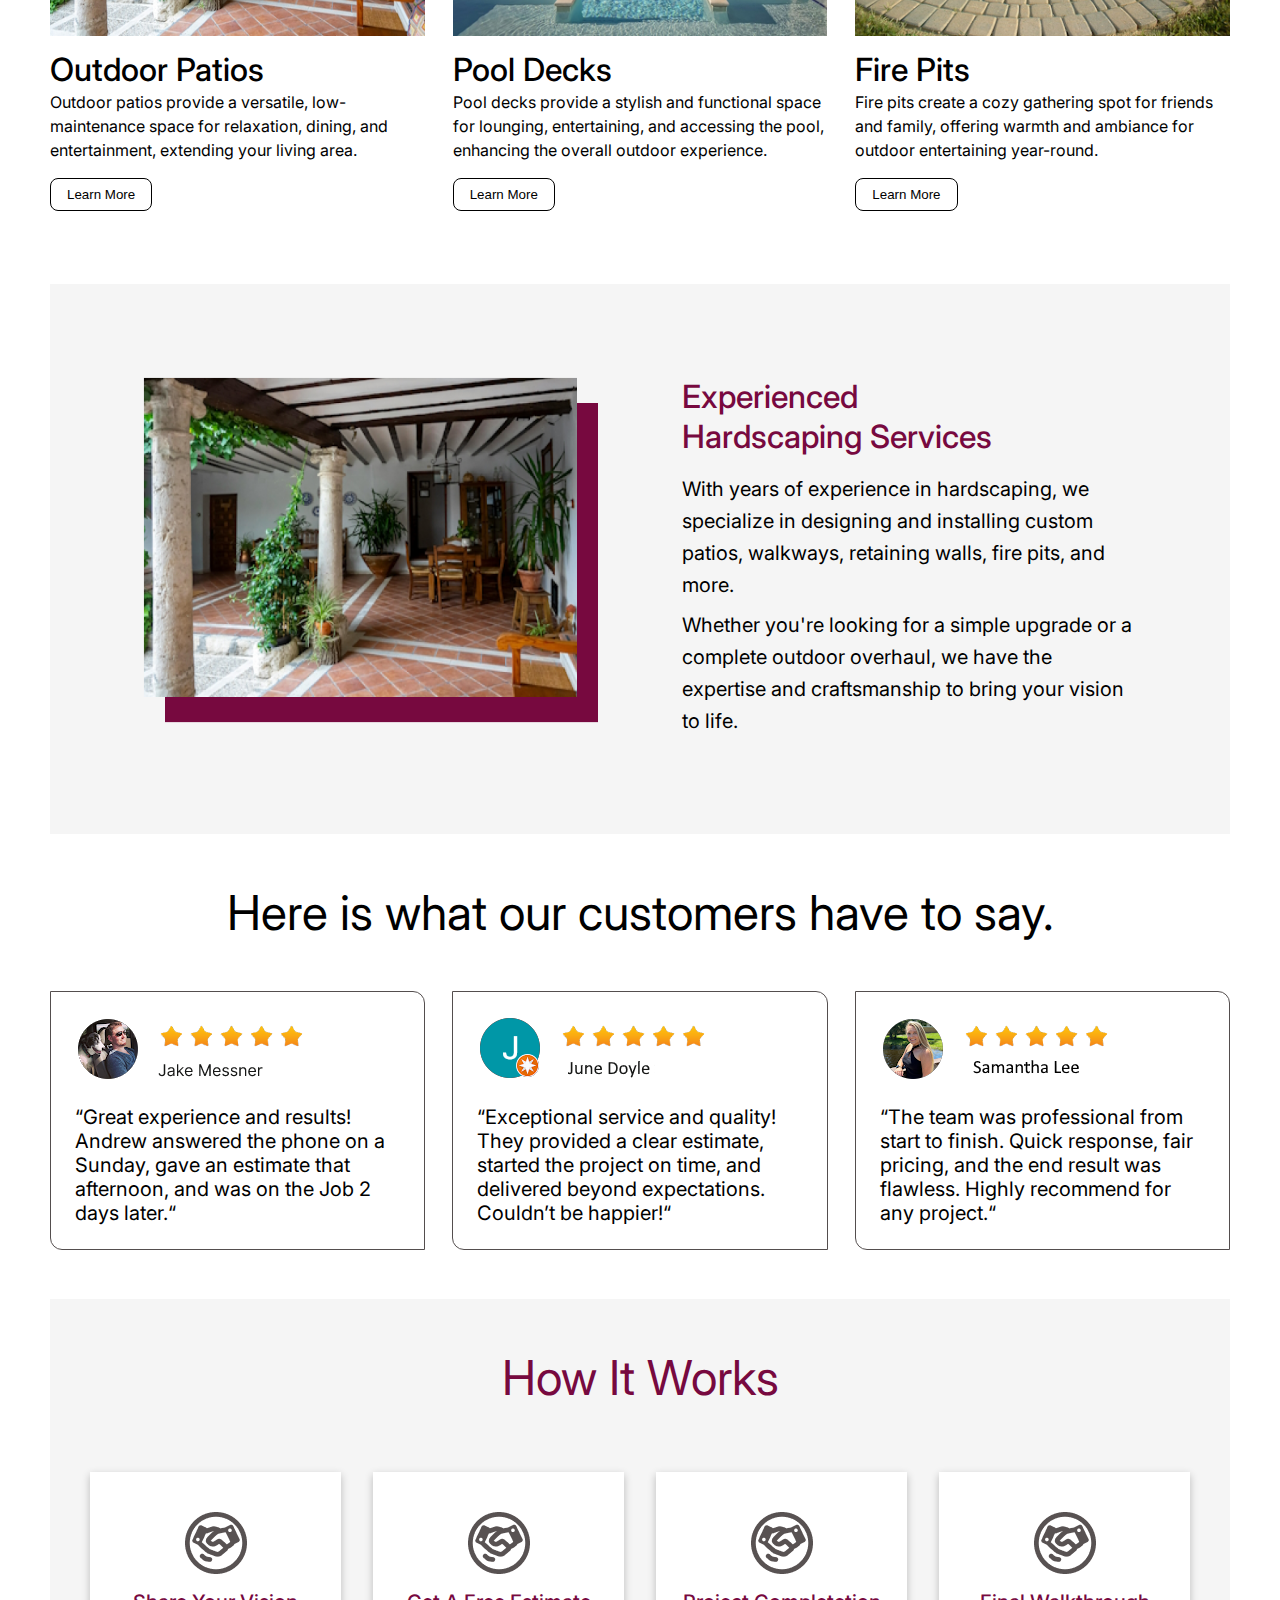
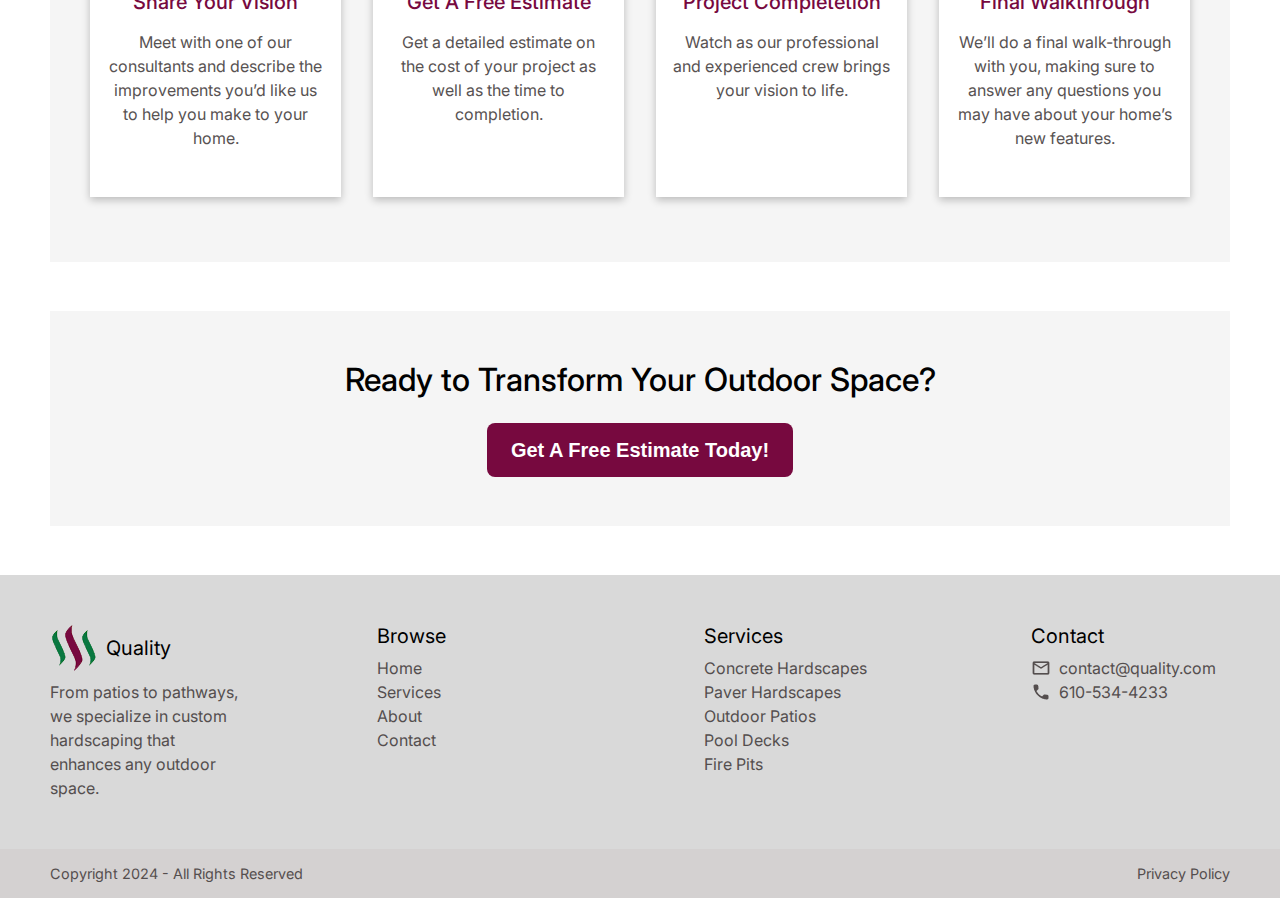
==== commit 5860bfcb: "Update Testimonials" ====
--- a/index.html
+++ b/index.html
@@ -91,12 +91,12 @@
             <p>“Great experience and results! Andrew answered the phone on a Sunday, gave an estimate that afternoon, and was on the Job 2 days later.“</p>
         </div>
         <div class="social-proof-box-two">
-            <img src="img/review-profile.png" alt="Image of five stars and a profile picture of a customer.">
-            <p>“Great experience and results! Andrew answered the phone on a Sunday, gave an estimate that afternoon, and was on the Job 2 days later.“</p>
+            <img src="img/review-profile-two.png" alt="Image of five stars and a profile picture of a customer.">
+            <p>“Exceptional service and quality! They provided a clear estimate, started the project on time, and delivered beyond expectations. Couldn’t be happier!“</p>
         </div>
         <div class="social-proof-box-three">
-            <img src="img/review-profile.png" alt="Image of five stars and a profile picture of a customer.">
-            <p>“Great experience and results! Andrew answered the phone on a Sunday, gave an estimate that afternoon, and was on the Job 2 days later.“</p>
+            <img src="img/review-profile-three.png" alt="Image of five stars and a profile picture of a customer.">
+            <p>“The team was professional from start to finish. Quick response, fair pricing, and the end result was flawless. Highly recommend for any project.“</p>
         </div>
     </section>
     <section class="mini-details-header">
